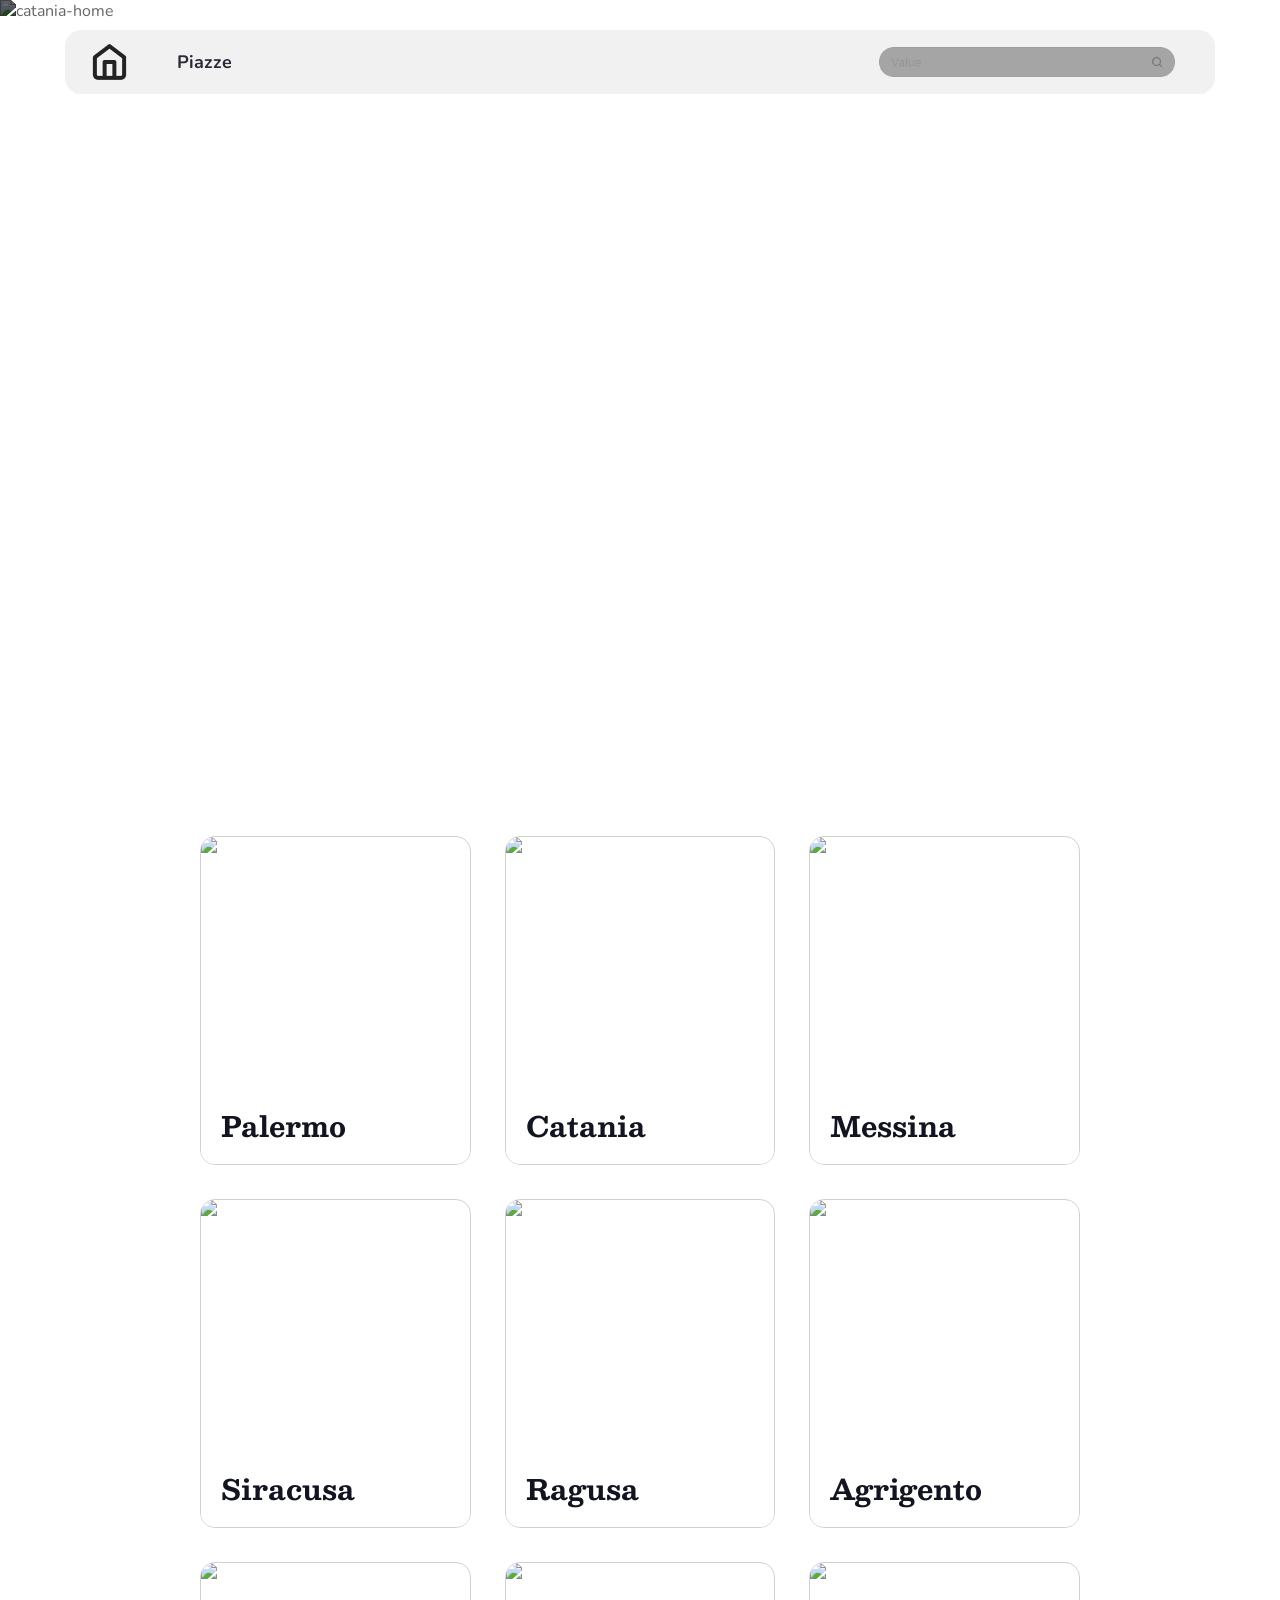
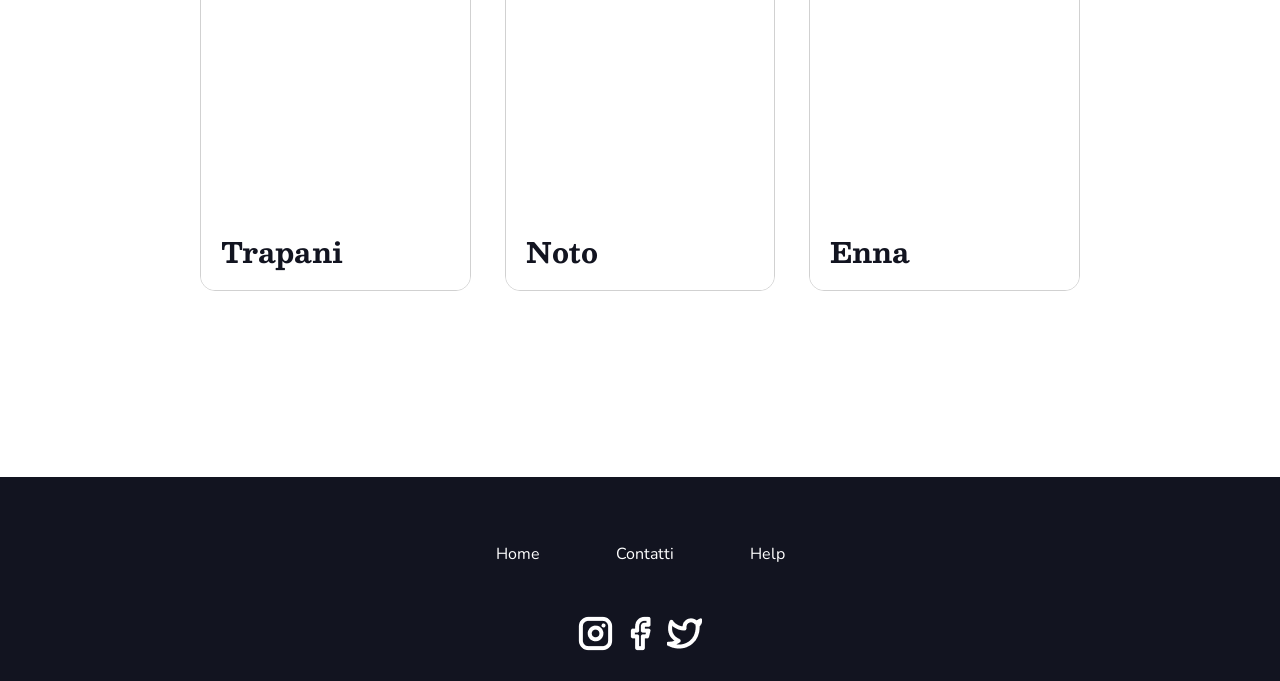
==== index.html @ 78015043 "Update index.html" ====
<!doctype html>
<html lang="it">
  <head>
    <meta charset="UTF-8"/>
    <meta name="viewport" content="width=device-width, initial-scale=1.0"/>
    <title>Piazze Siciliane</title>
    <link rel="stylesheet" href="css/style.css"/>
    <link
      href="https://fonts.googleapis.com/css2?family=Besley:ital,wght@0,400..900;1,400..900&family=Nunito:ital,wght@0,200..1000;1,200..1000&display=swap"
      rel="stylesheet"/>
  </head>

  <body class="home-page">
    <section class="hero">
      <header class="navbar-floating">
        <div class="nav-content">
          <div class="home-icon"><img src="icone/home.png" alt="home" /></div>
          <span class="nav-title">Piazze</span>
          <div class="search-bar">
            <img src="icone/search.png" alt="cerca"/>
          </div>
        </div>
      </header>
      <img
        src="foto card e home/piazza-duomo-catania-home.jpg"
        alt="catania-home"
      />
      <div class="hero-text">
        <h1>Piazza Duomo</h1>
        <h2>Catania, Sicilia</h2>
      </div>
    </section>

    <div class="grid-container">
      <div class="city-card">
        <div class="card-image">
          <img src="foto card e home/palermo-card.webp" alt="palermo"/>
        </div>
        <div class="card-text"><h4>Palermo</h4></div>
      </div>

      <div class="city-card">
        <div class="card-image">
          <img src="foto card e home/catania-.jpg" alt="catania"/>
        </div>
        <div class="card-text"><h4>Catania</h4></div>
      </div>

      <div class="city-card">
        <div class="card-image">
          <img src="foto card e home/messina-card.jpg" alt="messina"/>
        </div>
        <div class="card-text"><h4>Messina</h4></div>
      </div>

      <div class="city-card">
        <div class="card-image">
          <img src="foto card e home/siracusa-card.jpg" alt="siracusa"/>
        </div>
        <div class="card-text"><h4>Siracusa</h4></div>
      </div>

      <div class="city-card">
        <div class="card-image">
          <img src="foto card e home/ragusa-card.jpg" alt="ragusa"/>
        </div>
        <div class="card-text"><h4>Ragusa</h4></div>
      </div>

      <div class="city-card">
        <div class="card-image">
          <img src="foto card e home/agrgigento-card.jpg" alt="agrigento"/>
        </div>
        <div class="card-text"><h4>Agrigento</h4></div>
      </div>

      <div class="city-card">
        <div class="card-image">
          <img src="foto card e home/trapani-card.jpg" alt="trapani"/>
        </div>
        <div class="card-text"><h4>Trapani</h4></div>
      </div>

      <div class="city-card">
        <div class="card-image">
          <img src="foto card e home/noto-card.jpg" alt="noto"/>
        </div>
        <div class="card-text"><h4>Noto</h4></div>
      </div>

      <div class="city-card">
        <div class="card-image">
          <img src="foto card e home/enna-card.jpg" alt="enna"/>
        </div>
        <div class="card-text"><h4>Enna</h4></div>
      </div>
    </div>
    <footer>
      <div class="footer-links">
        <p>Home</p>
        <p>Contatti</p>
        <p>Help</p>
      </div>
      <img src="icone/social.png" alt="social"/>
    </footer>
  </body>
</html>
---- css/style.css ----
{
    margin: 0;
    padding: 0;
    box-sizing: border-box; }
    
img {
    max-width: 100%;
    height: auto;
    display: block;
}

body {

    margin: 0;
    padding: 0;
    font-family: 'Nunito', sans-serif;
    color: rgb(255, 255, 255); }

.hero { 

    position: relative;
    width: 100%;
    height: 650px;
    overflow: hidden; }

.hero img {
    width: 100%;
    height: 100%;
    object-fit: cover;
    filter: brightness(0.4);
}

.navbar-floating {
    position: absolute;
    top: 30px; left: 50%;
    transform: translateX(-50%);
    width: 90%; max-width: 1100px;
    background: #F0F0F0;
    padding: 12px 25px;
    border-radius: 16px;
    z-index: 10;
    opacity: 90%;
}

.nav-content {
    display: flex;
    align-items: center;
    justify-content: space-between;
}

.nav-title {
    color: #121420;
    font-weight: bold;
    font-size: 18px;
    flex-grow: 1; margin-left: 48px;
    text-align: left; }

.search-bar{
    padding: 5px 15px;
    display: flex;
    align-items: center; }

.search-bar img {
    height: 30px;
    opacity: 0.6; }

.home-icon {
    width: auto;
    display: block; }

.hero-text { 
    position: absolute;
    bottom: 4%;
    left: 5%;
    line-height: 0.40; 
    margin-bottom: 0;}

.hero-text h1 {
    font-family: 'Besley', serif;
    font-size: 60px;
    font-weight: bold;
}

.hero-text h2 { 
    font-family:'Besley', serif;
    font-size: 60px;
    font-weight: bold;
}

.grid-container {
    background-color: white;
    padding: 186px 200px;
    display: grid;
    grid-template-columns: repeat(3, 1fr);
    gap: 34px;
}
.city-card { 
    background: white;
    border-radius: 15px;
    overflow: hidden;
    border: 1px solid #d1d1d1; 
}

.card-image img {
    width: 100%;
    height: 250px;
    object-fit: cover; }

.card-text h4 {
    color: #121420;
    font-family: 'Besley', serif;
    font-size: 28px;
    margin: 5px;
}
.card-text {
    padding: 10px 15px; 
    background: #ffffff;
}

footer { 
    background: #121420;
    padding: 30px;
    text-align: center;
}
    
footer p {
    display: inline-block;
    margin: 36px;
    cursor: pointer;
    color: #ffffff;
    font-weight: normal;
}

footer img {
    display: block;
    margin: 15px auto 0;
    max-width: 150px;
     }

@media (max-width: 1400px) {
    .grid-container {
        grid-template-columns: repeat(3, 1fr);
    }
}

@media (max-width: 1100px) {
    .grid-container {
        grid-template-columns: repeat(3, 1fr);
        padding: 40px 5%;
    }
}

@media (max-width: 800px) {
    .grid-container {
        grid-template-columns: repeat(2, 1fr);
        gap: 30px;
    }
    .hero-text h1 { font-size: 2.8rem; }
    .hero-text h2 { font-size: 1.8rem; }
}

@media (max-width: 500px) {
    .grid-container {
        grid-template-columns: 1fr;
        padding: 30px 5%;
    }
    .navbar-floating { width: 95%; padding: 10px 15px; }
    .hero { height: 50vh; }
}


.piazze {
    background-color: #ffffff;
    padding-top: 100px;
}

.piazze .page-title {
    font-family: 'Besley', serif;
    font-size: 96px;
    color: #754043;
    margin-left: 14%;
    line-height: 1;
    font-weight: 800;
}

.piazze .city-card .card-text h4 {
    font-size: 28px;
}

.piazze .grid-container {
    gap: 40px;
    margin-top: -70px;
}

@media (max-width: 800px) {
    .piazze .page-title { 
        font-size: 80px; 
        margin-left: 10%;
        margin-top: 40px;
    }
    .piazze .grid-container {
        margin-top: 20px;
    }
}

@media (max-width: 500px) {
    .piazze .page-title { 
        font-size: 50px; 
        margin-left: 5%;
        margin-top: 20px;
    }
}

body.page-4canti {
    font-family: 'Nunito', sans-serif;
    background-color: #ffffff;
    color: #121420;
}

.page-4canti .hero {
    position: relative;
    width: 100%;
    height: 80vh;
    overflow: hidden;
}

.page-4canti .hero img {
    width: 100%;
    height: 100%;
    object-fit: cover;
}

.page-4canti .hero-text  {
    position: absolute;
    bottom: 10%;
    left: 5%;
    color: white;
}

.page-4canti .hero-text h1{
    font-family: 'Besley', serif;
    font-size: 60px;
}

.page-4canti .content-wrapper {
    max-width: 800px;
    margin: 60px auto;
    padding: 0 20px;
}

.page-4canti .main-title {
    font-family: 'Besley', serif;
    font-size: 40px;
    color: #754043;
}

.page-4canti .subtitle {
    font-family: 'Nunito', sans-serif;
    font-size: 22px;
    color: #929487;
    margin-bottom: 30px;
    font-weight: bolder;
}

.page-4canti h4 {
    font-family: 'Nunito', sans-serif;
    color: #929487;
    font-size: 22px;
    margin: 30px 0 15px;
    font-weight: bolder;
}

.testo {
    line-height: 1.8;
    font-size: 18px;
    margin-bottom: 20px;
    color: #121420;
}

.page-4canti .info-list {
    list-style: none;
    margin: 20px 0;
}

.page-4canti .info-list li {
    margin-bottom: 15px;
    padding-left: 20px;
    position: relative;
    font-size: 18px;
    color: #121420;
}

.page-4canti .info-list li::before {
    content: "•";
    color: #121420;
    position: absolute;
    left: 0;
    font-weight: bold;
}

@media (max-width: 768px) {
    .hero-text h1 { font-size: 40px; }
    .content-wrapper { padding: 0 15px; }
}

body.page-pretoria {
    font-family: 'Nunito', sans-serif;
    background-color: #ffffff;
    color: #121420;
}

.page-pretoria .hero {
    position: relative;
    width: 100%;
    height: 80vh;
    overflow: hidden;
}

.page-pretoria .hero img {
    width: 100%;
    height: 100%;
    object-fit: cover;
}

.page-pretoria .hero-text  {
    position: absolute;
    bottom: 10%;
    left: 5%;
    color: white;
}

.page-pretoria .hero-text h1{
    font-family: 'Besley', serif;
    font-size: 60px;
}

.page-pretoria .content-wrapper {
    max-width: 800px;
    margin: 60px auto;
    padding: 0 20px;
}

.page-pretoria .main-title {
    font-family: 'Besley', serif;
    font-size: 40px;
    color: #754043;
}

.page-pretoria .subtitle {
    font-family: 'Nunito', sans-serif;
    font-size: 22px;
    color: #929487;
    margin-bottom: 30px;
    font-weight: bolder;
}

.page-pretoria h4 {
    font-family: 'Nunito', sans-serif;
    color: #929487;
    font-size: 22px;
    margin: 30px 0 15px;
    font-weight: bolder;
}

.descrizione {
    line-height: 1.8;
    font-size: 18px;
    margin-bottom: 20px;
    color: #121420;
}

.info-lista {
    list-style: none;
    margin: 20px 0;
}

.info-lista li {
    margin-bottom: 15px;
    padding-left: 20px;
    position: relative;
    font-size: 18px;
    color: #121420;
}

.info-lista li::before {
    content: "•";
    color: #121420;
    position: absolute;
    left: 0;
    font-weight: bold;
}

@media (max-width: 768px) {
    .hero-text h1 { font-size: 40px; }
    .content-wrapper { padding: 0 15px; }
}

body.page-bellini {
    font-family: 'Nunito', sans-serif;
    background-color: #ffffff;
    color: #121420;
}

.page-bellini .hero {
    position: relative;
    width: 100%;
    height: 80vh;
    overflow: hidden;
}

.page-bellini .hero img {
    width: 100%;
    height: 100%;
    object-fit: cover;
}

.page-bellini .hero-text  {
    position: absolute;
    bottom: 10%;
    left: 5%;
    color: white;
}

.page-bellini .hero-text h1{
    font-family: 'Besley', serif;
    font-size: 60px;
}

.page-bellini .content-wrapper {
    max-width: 800px;
    margin: 60px auto;
    padding: 0 20px;
}

.page-bellini .main-title {
    font-family: 'Besley', serif;
    font-size: 40px;
    color: #754043;
}

.page-bellini .subtitle {
    font-family: 'Nunito', sans-serif;
    font-size: 22px;
    color: #929487;
    margin-bottom: 30px;
    font-weight: bolder;
}

.page-bellini h4 {
    font-family: 'Nunito', sans-serif;
    color: #929487;
    font-size: 22px;
    margin: 30px 0 15px;
    font-weight: bolder;
}

.descrizione-due {
    line-height: 1.8;
    font-size: 18px;
    margin-bottom: 20px;
    color: #121420;
}

.info {
    list-style: none;
    margin: 20px 0;
}

.info li {
    margin-bottom: 15px;
    padding-left: 20px;
    position: relative;
    font-size: 18px;
    color: #121420;
}

.info li::before {
    content: "•";
    color: #121420;
    position: absolute;
    left: 0;
    font-weight: bold;
}

@media (max-width: 768px) {
    .hero-text h1 { font-size: 40px; }
    .content-wrapper { padding: 0 15px; }
}

body.page-marina {
    font-family: 'Nunito', sans-serif;
    background-color: #ffffff;
    color: #121420;
}

.page-marina .hero {
    position: relative;
    width: 100%;
    height: 80vh;
    overflow: hidden;
}

.page-marina .hero img {
    width: 100%;
    height: 100%;
    object-fit: cover;
}

.page-marina .hero-text  {
    position: absolute;
    bottom: 10%;
    left: 5%;
    color: white;
}

.page-marina .hero-text h1{
    font-family: 'Besley', serif;
    font-size: 60px;
}

.page-marina .content-wrapper {
    max-width: 800px;
    margin: 60px auto;
    padding: 0 20px;
}

.page-marina .main-title {
    font-family: 'Besley', serif;
    font-size: 40px;
    color: #754043;
}

.page-marina .subtitle {
    font-family: 'Nunito', sans-serif;
    font-size: 22px;
    color: #929487;
    margin-bottom: 30px;
    font-weight: bolder;
}

.page-marina h4 {
    font-family: 'Nunito', sans-serif;
    color: #929487;
    font-size: 22px;
    margin: 30px 0 15px;
    font-weight: bolder;
}

.descrizione-tre {
    line-height: 1.8;
    font-size: 18px;
    margin-bottom: 20px;
    color: #121420;
}

.info-tre {
    list-style: none;
    margin: 20px 0;
}

.info-tre li {
    margin-bottom: 15px;
    padding-left: 20px;
    position: relative;
    font-size: 18px;
    color: #121420;
}

.info-tre li::before {
    content: "•";
    color: #121420;
    position: absolute;
    left: 0;
    font-weight: bold;
}

@media (max-width: 768px) {
    .hero-text h1 { font-size: 40px; }
    .content-wrapper { padding: 0 15px; }
}
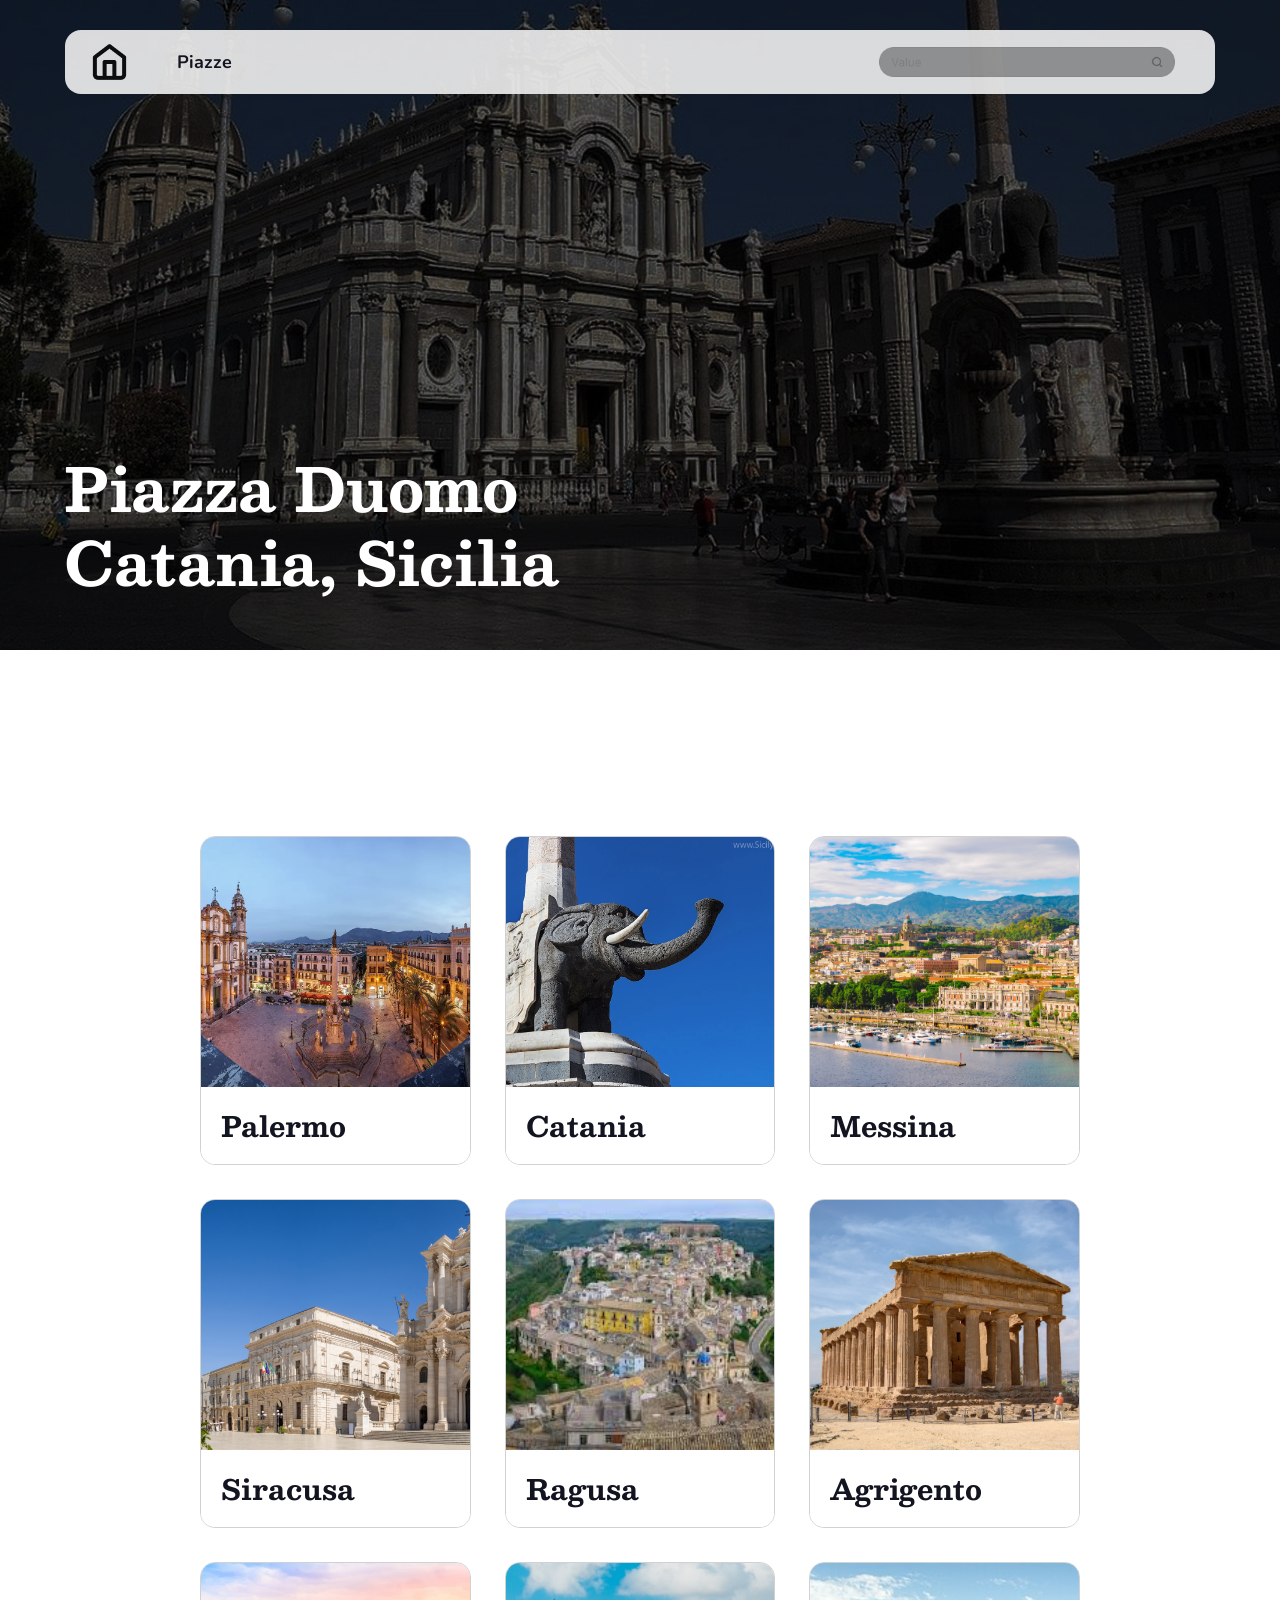
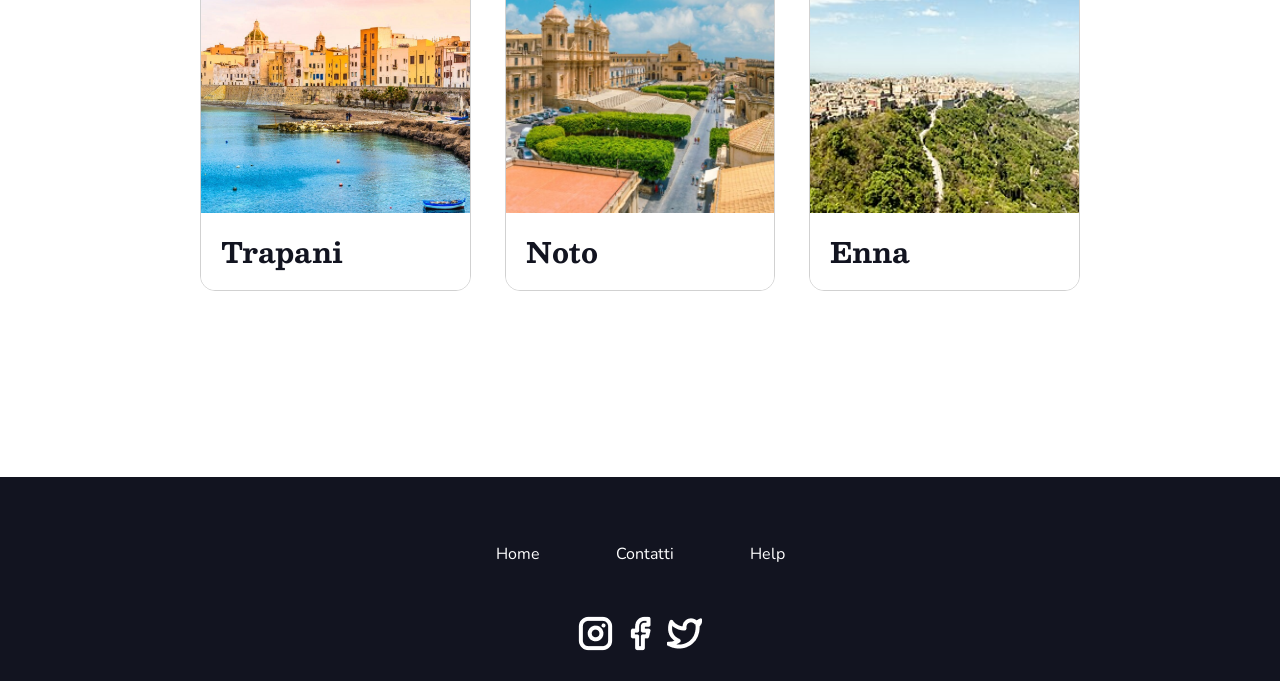
==== commit fe9e1d77: "Update index.html" ====
--- a/index.html
+++ b/index.html
@@ -14,17 +14,14 @@
     <section class="hero">
       <header class="navbar-floating">
         <div class="nav-content">
-          <div class="home-icon"><img src="icone/home.png" alt="home" /></div>
+          <div class="home-icon"><img src="icone/home.png" alt="home"/> </div>
           <span class="nav-title">Piazze</span>
           <div class="search-bar">
             <img src="icone/search.png" alt="cerca"/>
           </div>
         </div>
       </header>
-      <img
-        src="foto card e home/piazza-duomo-catania-home.jpg"
-        alt="catania-home"
-      />
+      <img src="fotocard-home/piazza-duomo-catania-home.jpg"alt="catania-home"/>
       <div class="hero-text">
         <h1>Piazza Duomo</h1>
         <h2>Catania, Sicilia</h2>
@@ -34,63 +31,63 @@
     <div class="grid-container">
       <div class="city-card">
         <div class="card-image">
-          <img src="foto card e home/palermo-card.webp" alt="palermo"/>
+          <img src="fotocard-home/palermo-card.webp"alt="palermo"/>
         </div>
         <div class="card-text"><h4>Palermo</h4></div>
       </div>
 
       <div class="city-card">
         <div class="card-image">
-          <img src="foto card e home/catania-.jpg" alt="catania"/>
+          <img src="fotocard-home/catania-.jpg"alt="catania"/>
         </div>
         <div class="card-text"><h4>Catania</h4></div>
       </div>
 
       <div class="city-card">
         <div class="card-image">
-          <img src="foto card e home/messina-card.jpg" alt="messina"/>
+          <img src="fotocard-home/messina-card.jpg"alt="messina"/>
         </div>
         <div class="card-text"><h4>Messina</h4></div>
       </div>
 
       <div class="city-card">
         <div class="card-image">
-          <img src="foto card e home/siracusa-card.jpg" alt="siracusa"/>
+          <img src="fotocard-home/siracusa-card.jpg"alt="siracusa"/>
         </div>
         <div class="card-text"><h4>Siracusa</h4></div>
       </div>
 
       <div class="city-card">
         <div class="card-image">
-          <img src="foto card e home/ragusa-card.jpg" alt="ragusa"/>
+          <img src="fotocard-home/ragusa-card.jpg"alt="ragusa"/>
         </div>
         <div class="card-text"><h4>Ragusa</h4></div>
       </div>
 
       <div class="city-card">
         <div class="card-image">
-          <img src="foto card e home/agrgigento-card.jpg" alt="agrigento"/>
+          <img src="fotocard-home/agrgigento-card.jpg"alt="agrigento"/>
         </div>
         <div class="card-text"><h4>Agrigento</h4></div>
       </div>
 
       <div class="city-card">
         <div class="card-image">
-          <img src="foto card e home/trapani-card.jpg" alt="trapani"/>
+          <img src="fotocard-home/trapani-card.jpg"alt="trapani"/>
         </div>
         <div class="card-text"><h4>Trapani</h4></div>
       </div>
 
       <div class="city-card">
         <div class="card-image">
-          <img src="foto card e home/noto-card.jpg" alt="noto"/>
+          <img src="fotocard-home/noto-card.jpg"alt="noto"/>
         </div>
         <div class="card-text"><h4>Noto</h4></div>
       </div>
 
       <div class="city-card">
         <div class="card-image">
-          <img src="foto card e home/enna-card.jpg" alt="enna"/>
+          <img src="fotocard-home/enna-card.jpg"alt="enna"/>
         </div>
         <div class="card-text"><h4>Enna</h4></div>
       </div>
@@ -101,8 +98,11 @@
         <p>Contatti</p>
         <p>Help</p>
       </div>
-      <img src="icone/social.png" alt="social"/>
+      <img src="icone/social.png"alt="social"/>
     </footer>
   </body>
 </html>
 
+
+
+
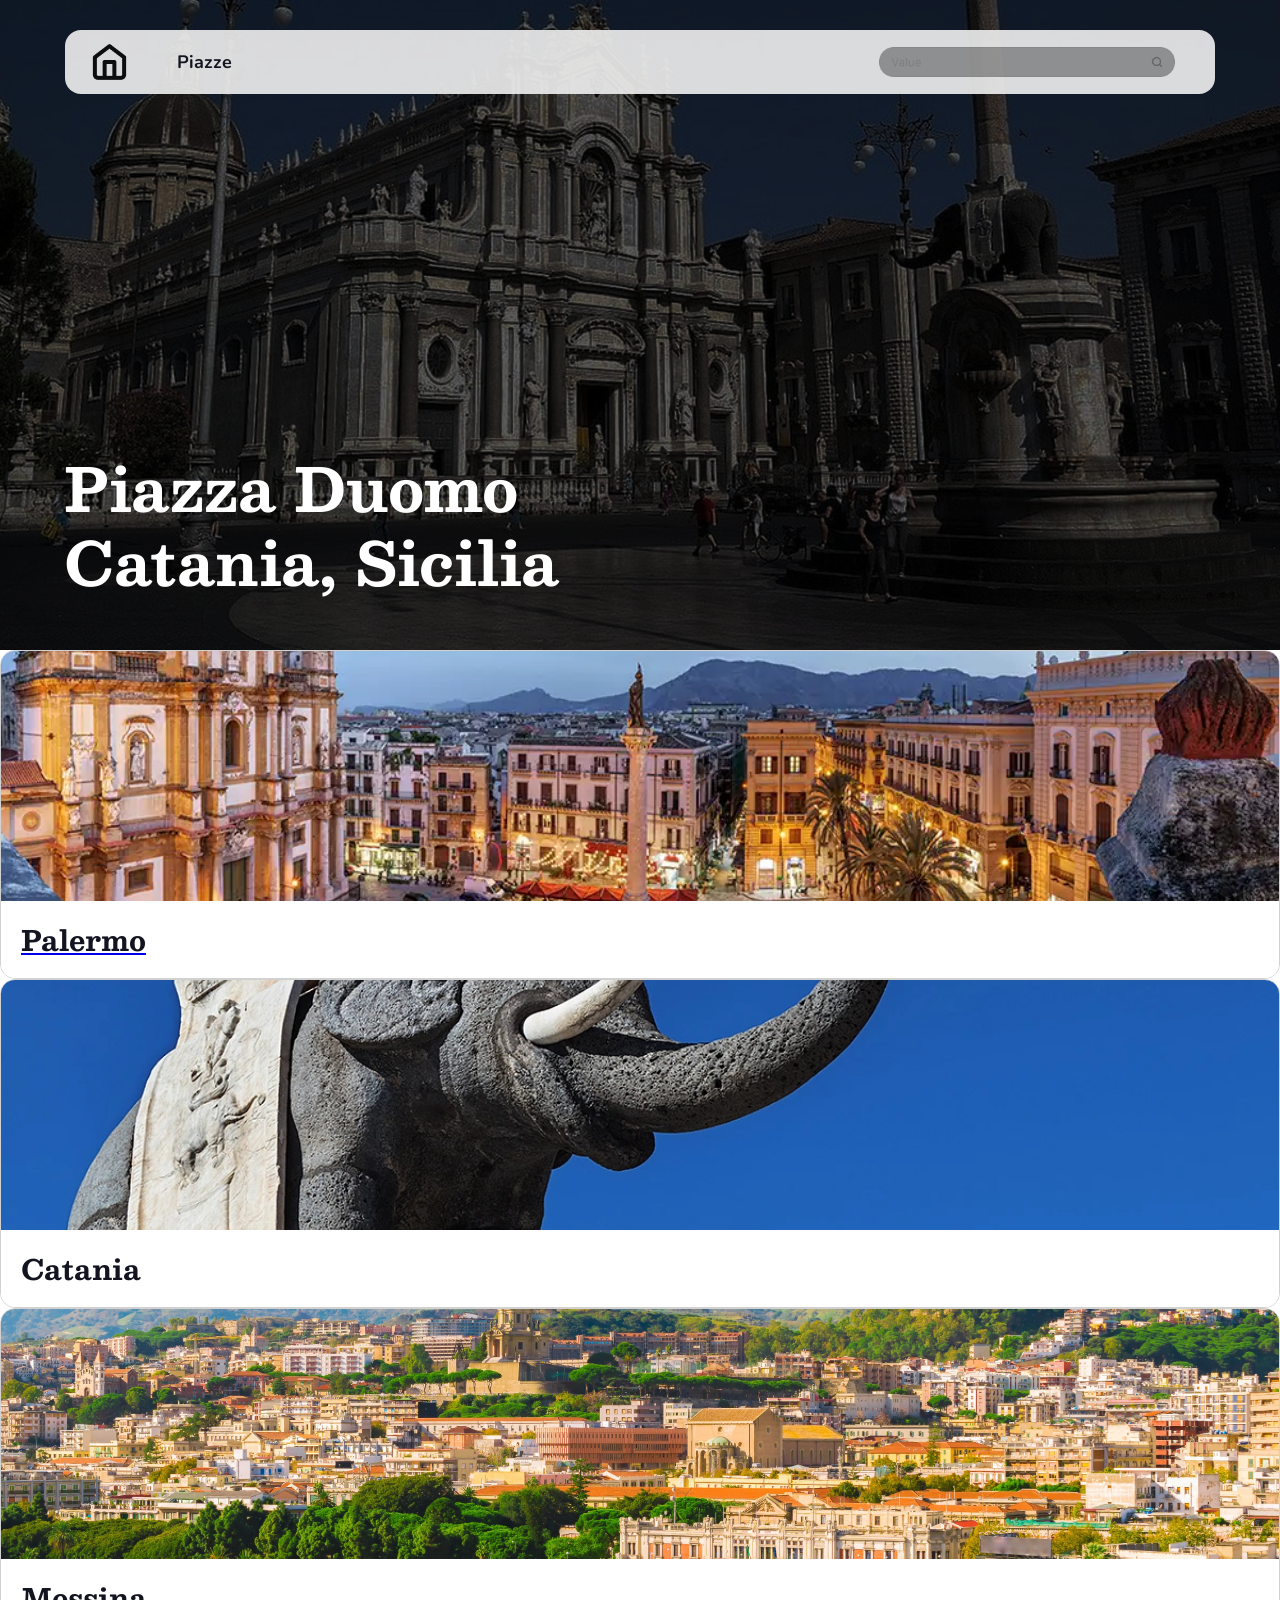
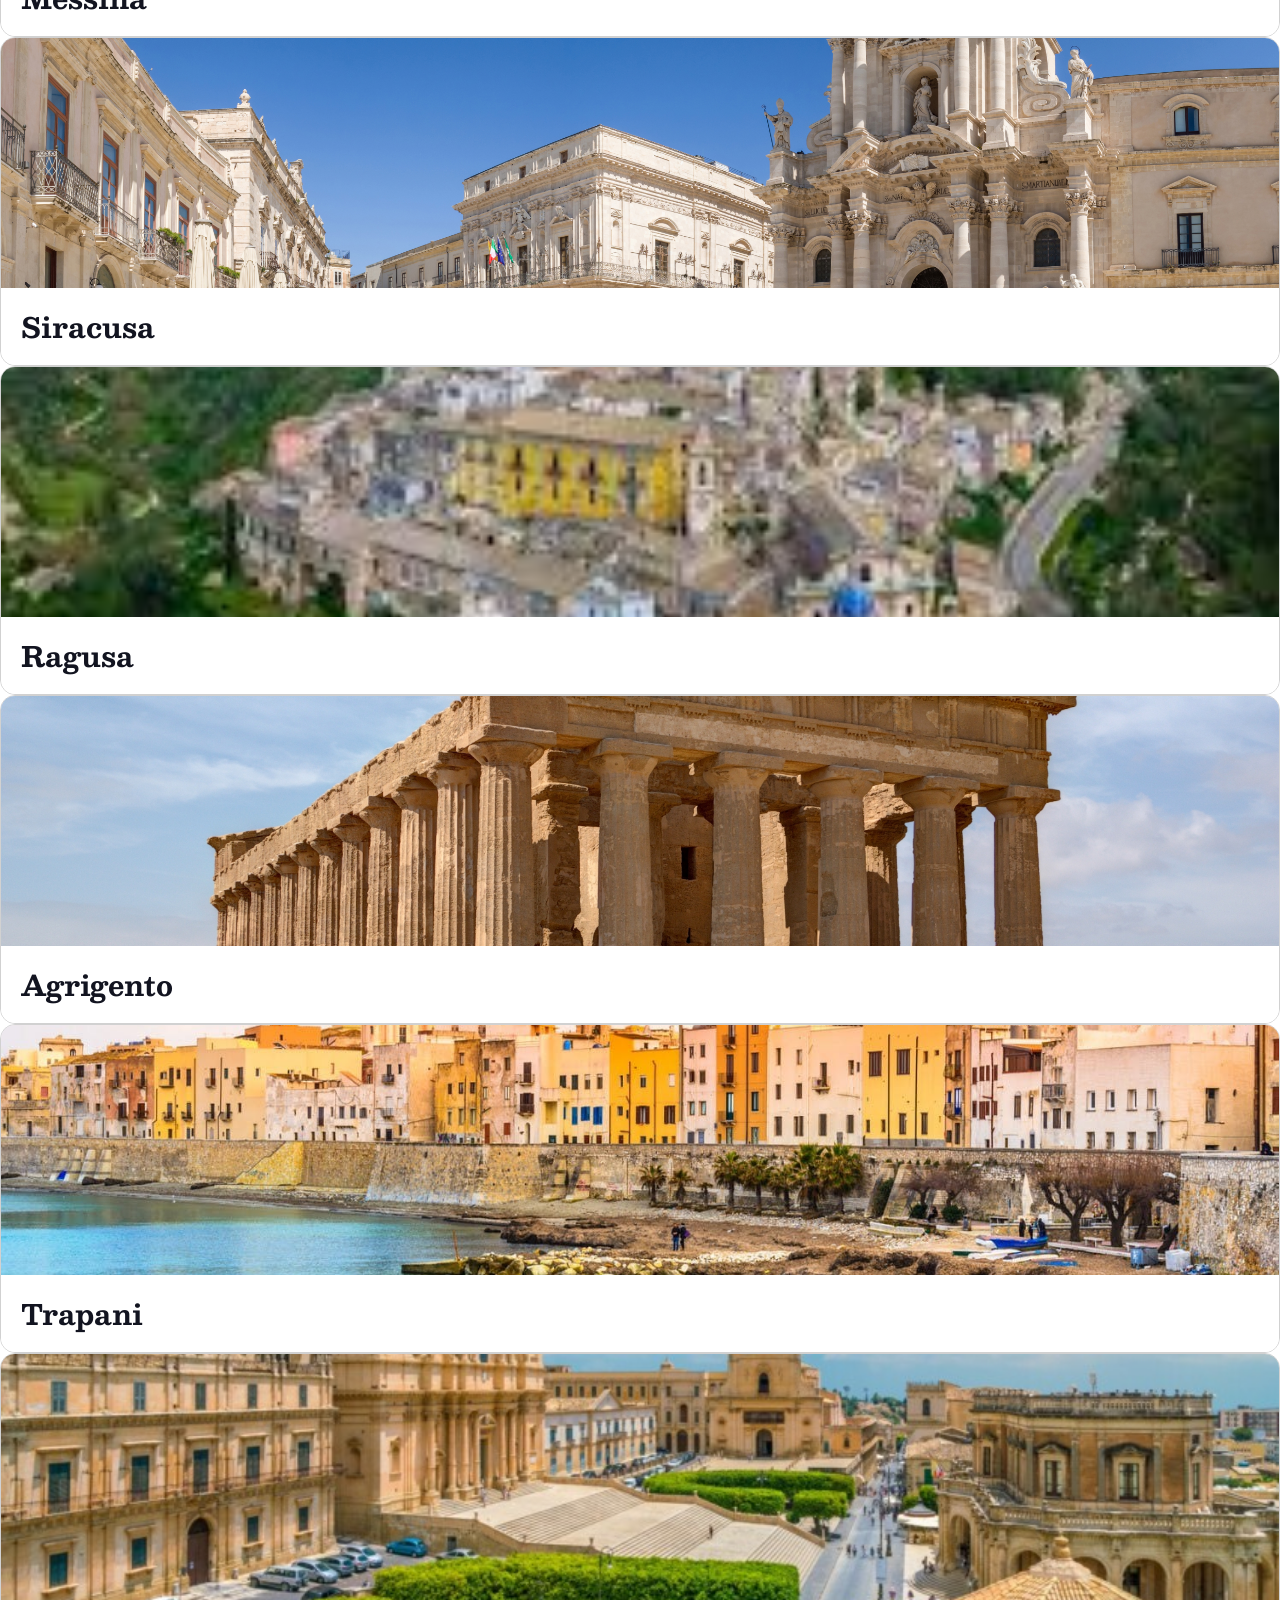
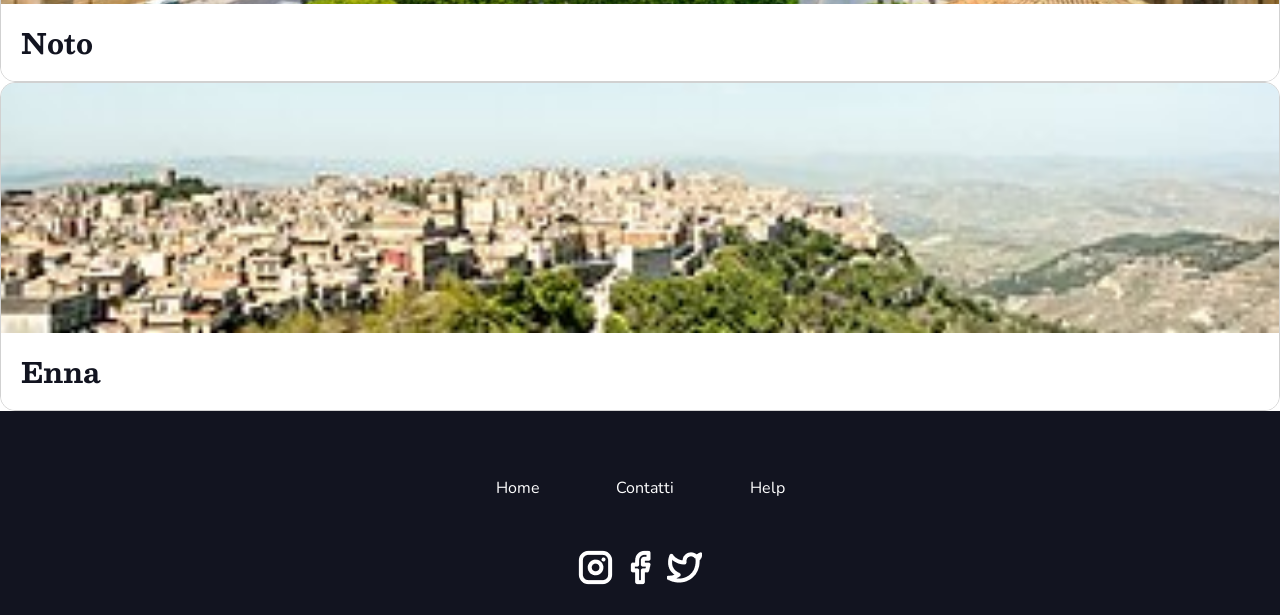
==== commit ef1454f4: "Update index.html" ====
--- a/index.html
+++ b/index.html
@@ -27,14 +27,17 @@
         <h2>Catania, Sicilia</h2>
       </div>
     </section>
-
-    <div class="grid-container">
-      <div class="city-card">
-        <div class="card-image">
-          <img src="fotocard-home/palermo-card.webp"alt="palermo"/>
-        </div>
-        <div class="card-text"><h4>Palermo</h4></div>
-      </div>
+    
+<a href="piazze.html" class="card-link">
+  <div class="city-card">
+    <div class="card-image">
+      <img src="fotocard-home/palermo-card.webp" alt="palermo"/>
+    </div>
+    <div class="card-text">
+      <h4>Palermo</h4>
+    </div>
+  </div>
+</a>
 
       <div class="city-card">
         <div class="card-image">
@@ -106,3 +109,4 @@
 
 
 
+
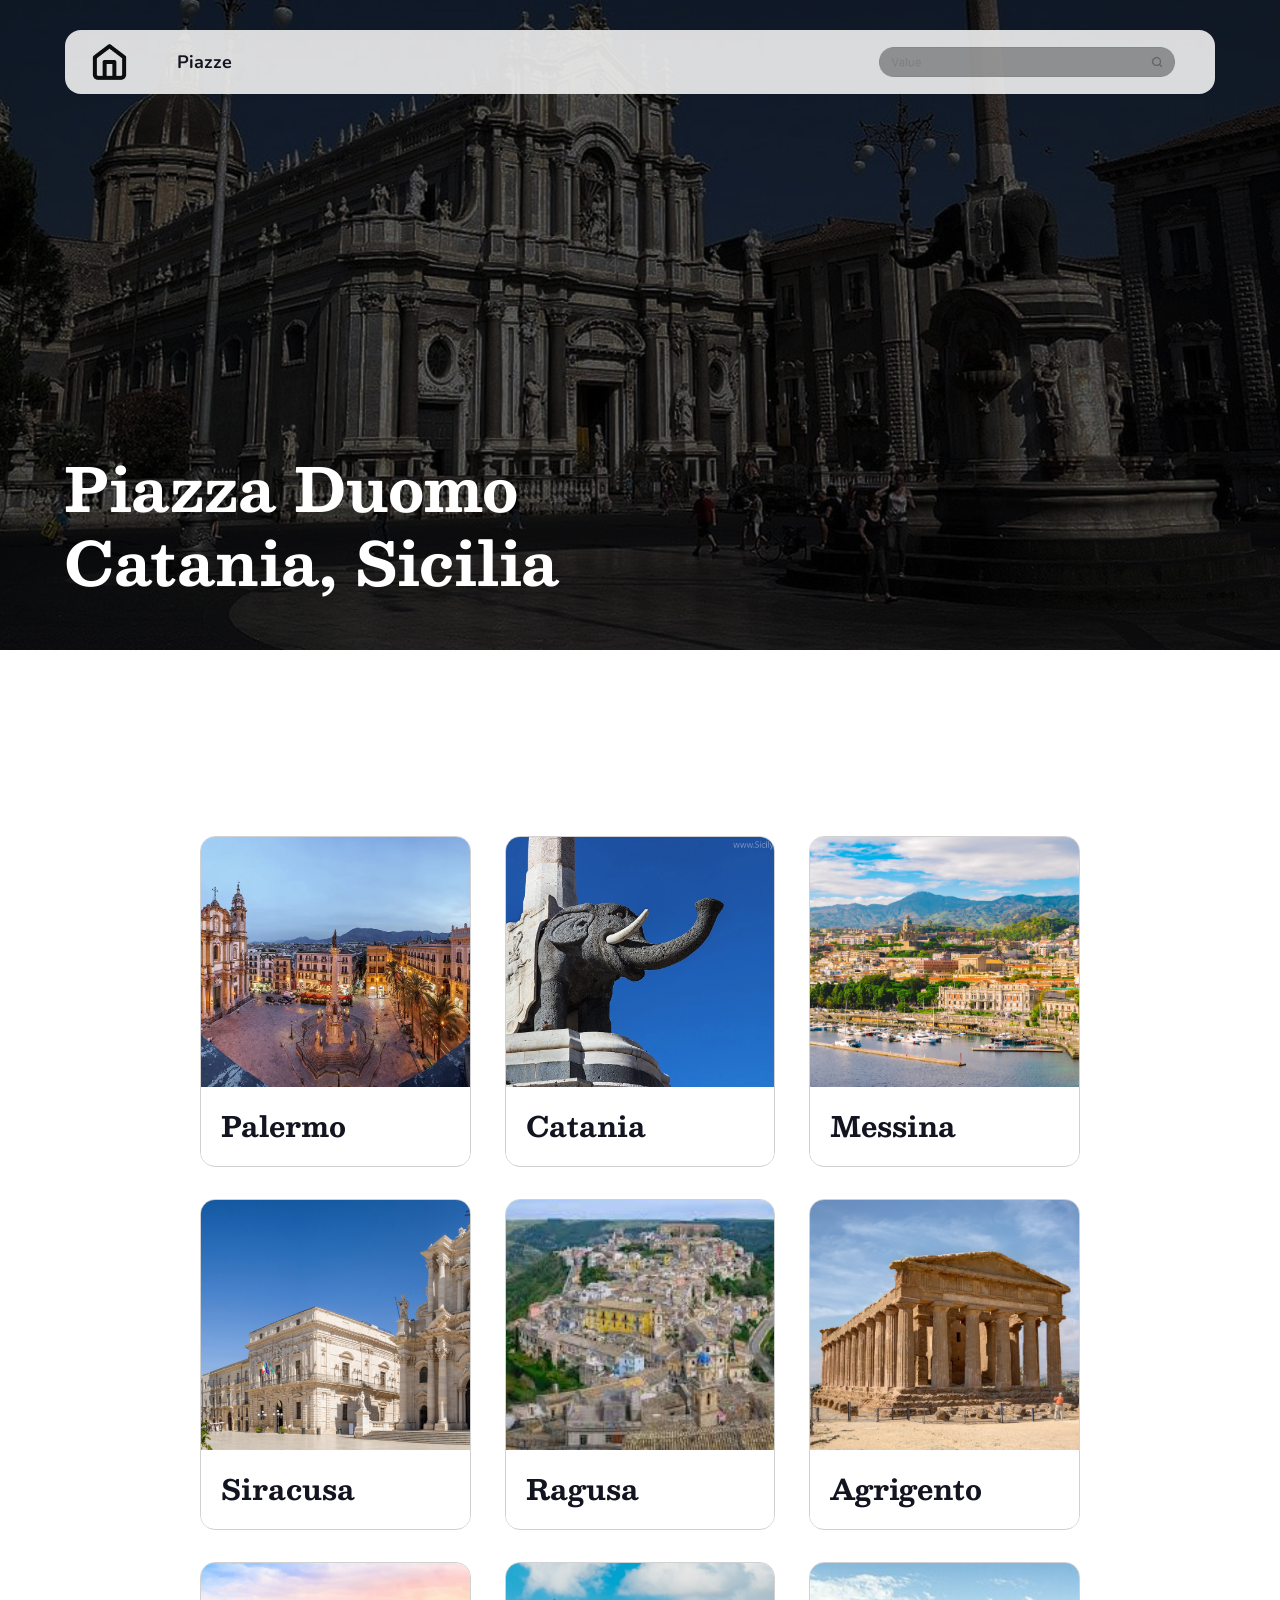
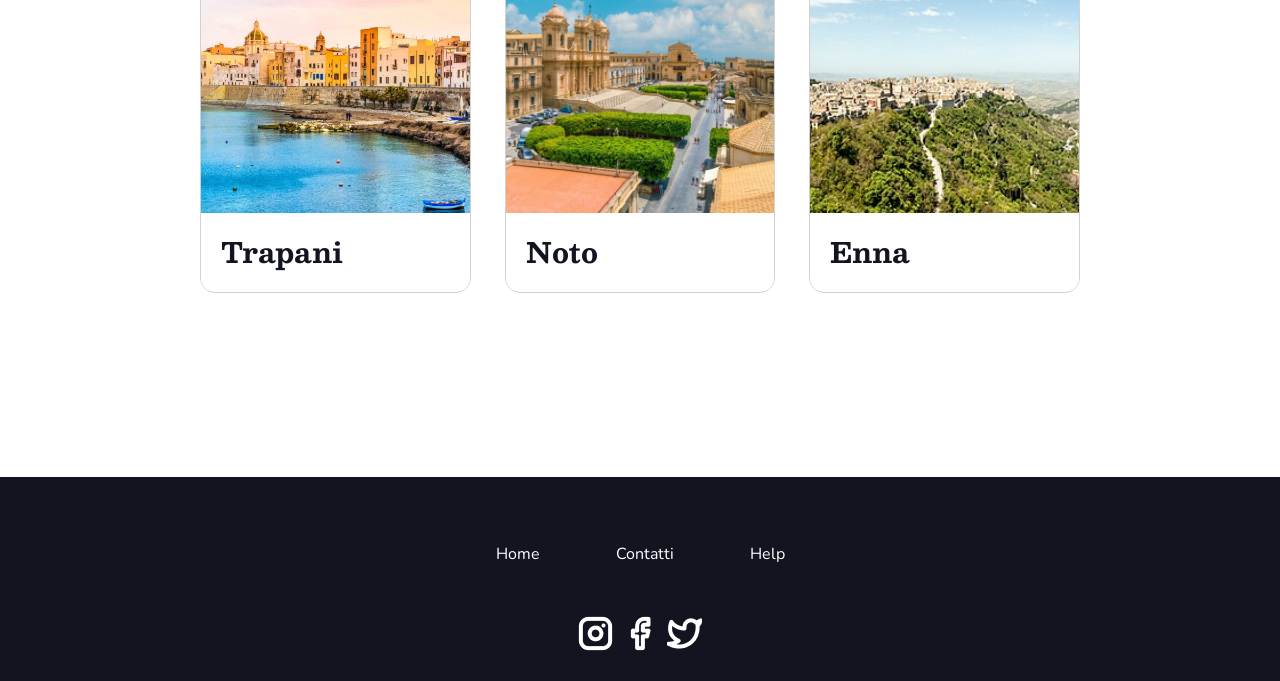
==== commit fa408800: "Update index.html" ====
--- a/index.html
+++ b/index.html
@@ -28,16 +28,14 @@
       </div>
     </section>
     
-<a href="piazze.html" class="card-link">
-  <div class="city-card">
-    <div class="card-image">
-      <img src="fotocard-home/palermo-card.webp" alt="palermo"/>
+<div class="grid-container"> 
+
+  <a href="piazze.html" class="card-link">
+    <div class="city-card">
+      <div class="card-image"><img src="fotocard-home/palermo-card.webp" alt="palermo"/></div>
+      <div class="card-text"><h4>Palermo</h4></div>
     </div>
-    <div class="card-text">
-      <h4>Palermo</h4>
-    </div>
-  </div>
-</a>
+  </a>
 
       <div class="city-card">
         <div class="card-image">
@@ -110,3 +108,4 @@
 
 
 
+
--- a/css/style.css
+++ b/css/style.css
@@ -1,4 +1,3 @@
-
 {
     margin: 0;
     padding: 0;
@@ -96,16 +95,22 @@
     gap: 34px;
 }
 .city-card { 
+    display: flex;
+    flex-direction: column; 
+    height: 100%;          
     background: white;
     border-radius: 15px;
     overflow: hidden;
-    border: 1px solid #d1d1d1; 
+    border: 1px solid #d1d1d1;
+    transition: transform 0.3s ease;
 }
 
 .card-image img {
     width: 100%;
     height: 250px;
-    object-fit: cover; }
+    object-fit: cover;
+    flex-shrink: 0:
+}
 
 .card-text h4 {
     color: #121420;
@@ -116,6 +121,17 @@
 .card-text {
     padding: 10px 15px; 
     background: #ffffff;
+}
+
+.card-link {
+    display: block;
+    text-decoration: none;
+    color: inherit;
+    width: 100%;
+}
+
+.card-link:hover {
+    transform: scale(1.03);
 }
 
 footer { 
@@ -578,4 +594,9 @@
 @media (max-width: 768px) {
     .hero-text h1 { font-size: 40px; }
     .content-wrapper { padding: 0 15px; }
-}+
+}
+
+
+
+
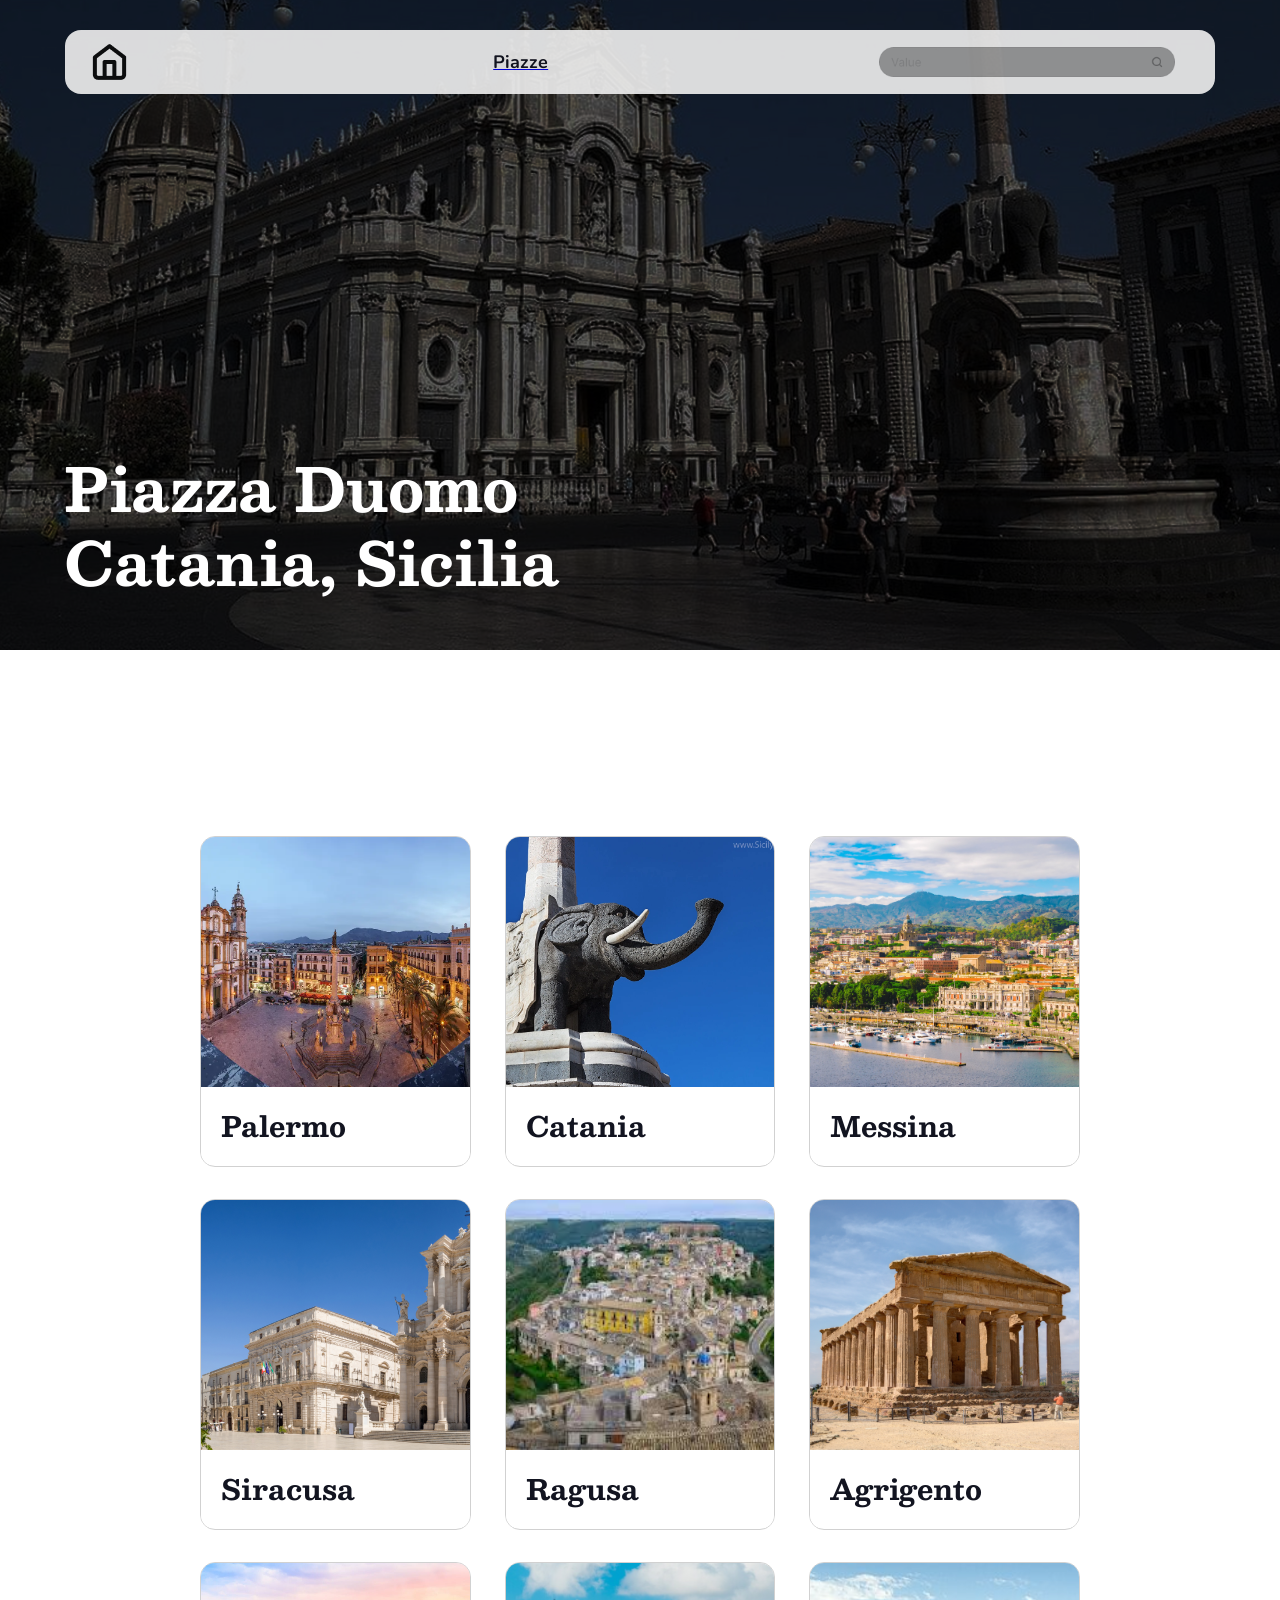
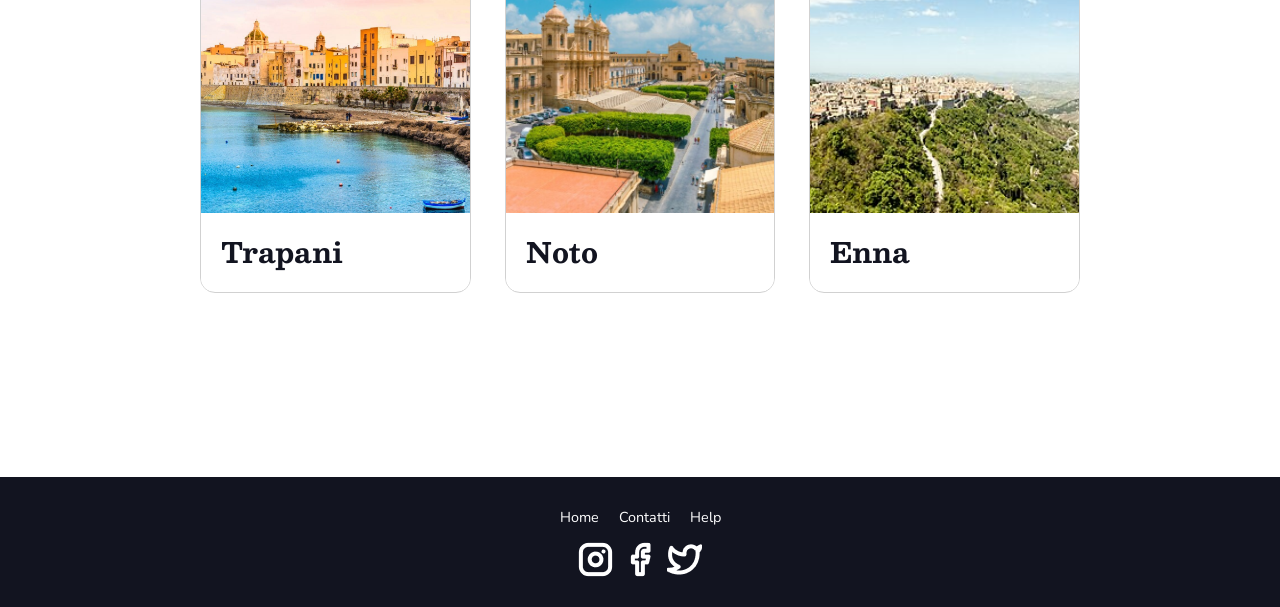
==== commit 88bfdc33: "Update index.html" ====
--- a/index.html
+++ b/index.html
@@ -15,7 +15,8 @@
       <header class="navbar-floating">
         <div class="nav-content">
           <div class="home-icon"><img src="icone/home.png" alt="home"/> </div>
-          <span class="nav-title">Piazze</span>
+          <a href="piazze.html" class="nav-title-link">
+            <span class="nav-title">Piazze</span> </a>
           <div class="search-bar">
             <img src="icone/search.png" alt="cerca"/>
           </div>
@@ -109,3 +110,4 @@
 
 
 
+
--- a/css/style.css
+++ b/css/style.css
@@ -139,13 +139,22 @@
     padding: 30px;
     text-align: center;
 }
+
+footer div {
+    display: flex;             
+    justify-content: center;   
+    gap: 20px;                 
+    margin-bottom: 15px;       
+    flex-wrap: nowrap; 
+}
     
 footer p {
-    display: inline-block;
-    margin: 36px;
+    margin: 0;                 
     cursor: pointer;
     color: #ffffff;
     font-weight: normal;
+    white-space: nowrap;       
+    font-size: 0.9rem;
 }
 
 footer img {
@@ -600,3 +609,6 @@
 
 
 
+
+
+
